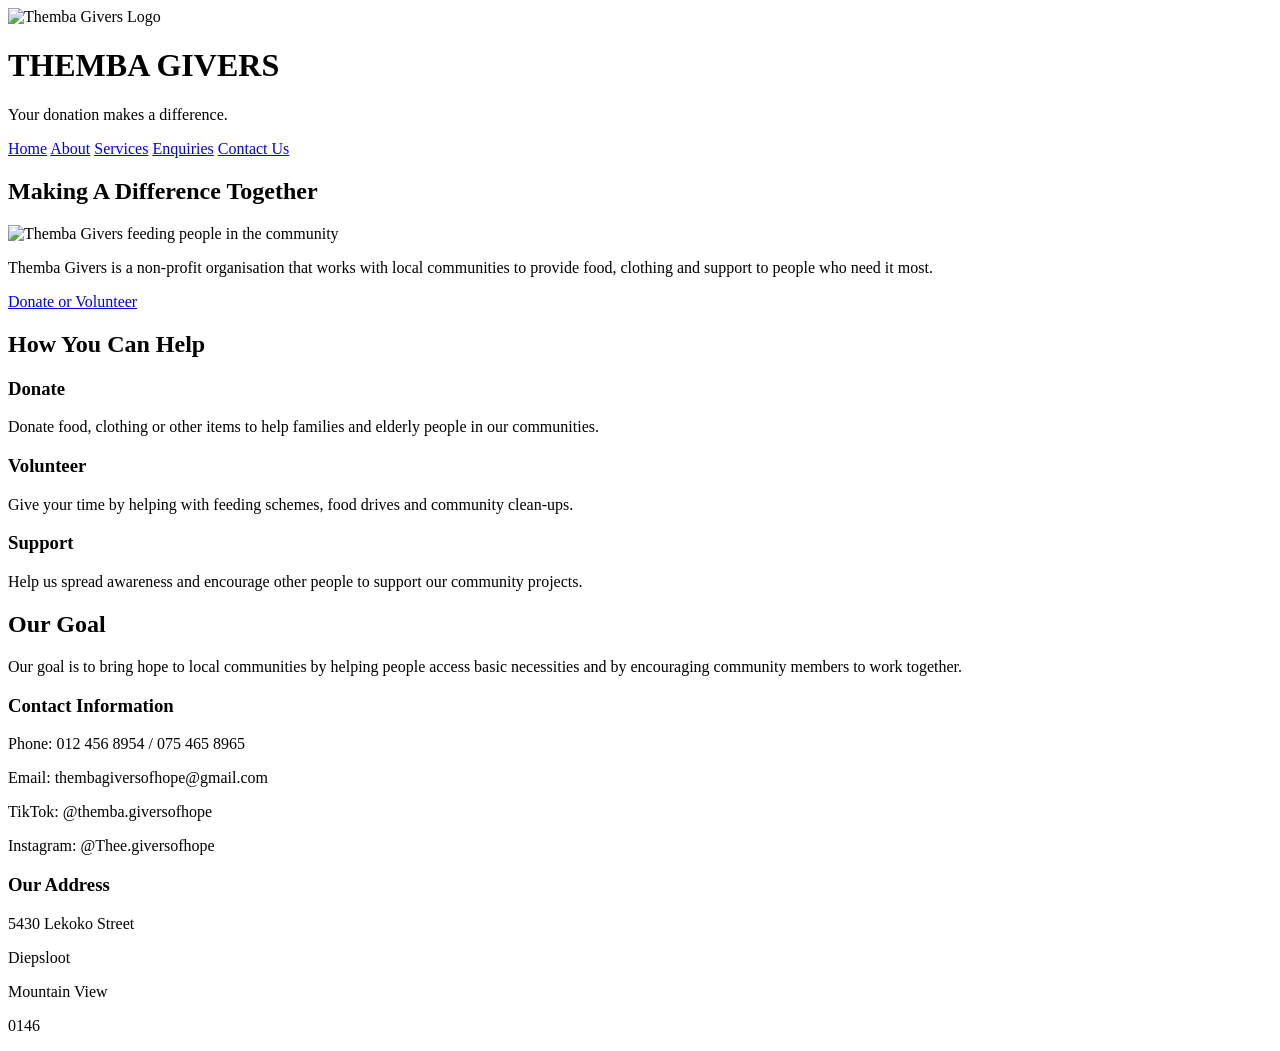
==== Index.html @ 16b08533 "Add files via upload" ====
<!DOCTYPE html>
<html lang="en">

<head>
    <meta charset="UTF-8">
    <meta name="viewport" content="width=device-width, initial-scale=1.0">
    <title>Themba Givers - Home</title>
    <link rel="stylesheet" href="style.css">
</head>

<body>

<header>
    <div class="container">

        <img src="IMAGES/logo.png" alt="Themba Givers Logo" class="logo">

        <h1 class="site-title">THEMBA GIVERS</h1>

        <p class="tagline">Your donation makes a difference.</p>

    </div>
</header>

<nav>
    <a href="Index.html">Home</a>
    <a href="About.html">About</a>
    <a href="Services.html">Services</a>
    <a href="Enquiry.html">Enquiries</a>
    <a href="Contact.html">Contact Us</a>
</nav>

<main>

    <section class="hero">

        <h1>Making A Difference Together</h1>

        <img src="IMAGES/feeding.jpg"
             alt="Themba Givers feeding people in the community">

        <p class="intro">
            Themba Givers is a non-profit organisation that works with
            local communities to provide food, clothing and support
            to people who need it most.
        </p>

        <a href="Enquiry.html" class="button">Donate or Volunteer</a>

    </section>

    <section>

        <h2>How You Can Help</h2>

        <div class="card-container">

            <div class="card">
                <h3>Donate</h3>
                <p>
                    Donate food, clothing or other items to help families
                    and elderly people in our communities.
                </p>
            </div>

            <div class="card">
                <h3>Volunteer</h3>
                <p>
                    Give your time by helping with feeding schemes,
                    food drives and community clean-ups.
                </p>
            </div>

            <div class="card">
                <h3>Support</h3>
                <p>
                    Help us spread awareness and encourage other people
                    to support our community projects.
                </p>
            </div>

        </div>

    </section>

    <section>

        <h2>Our Goal</h2>

        <p class="intro">
            Our goal is to bring hope to local communities by helping
            people access basic necessities and by encouraging community
            members to work together.
        </p>

    </section>

</main>

<footer>

    <div class="footer-container">

        <div>
            <h3>Contact Information</h3>
            <p>Phone: 012 456 8954 / 075 465 8965</p>
            <p>Email: thembagiversofhope@gmail.com</p>
            <p>TikTok: @themba.giversofhope</p>
            <p>Instagram: @Thee.giversofhope</p>
        </div>

        <div>
            <h3>Our Address</h3>
            <p>5430 Lekoko Street</p>
            <p>Diepsloot</p>
            <p>Mountain View</p>
            <p>0146</p>
        </div>

    </div>

</footer>

</body>
</html>
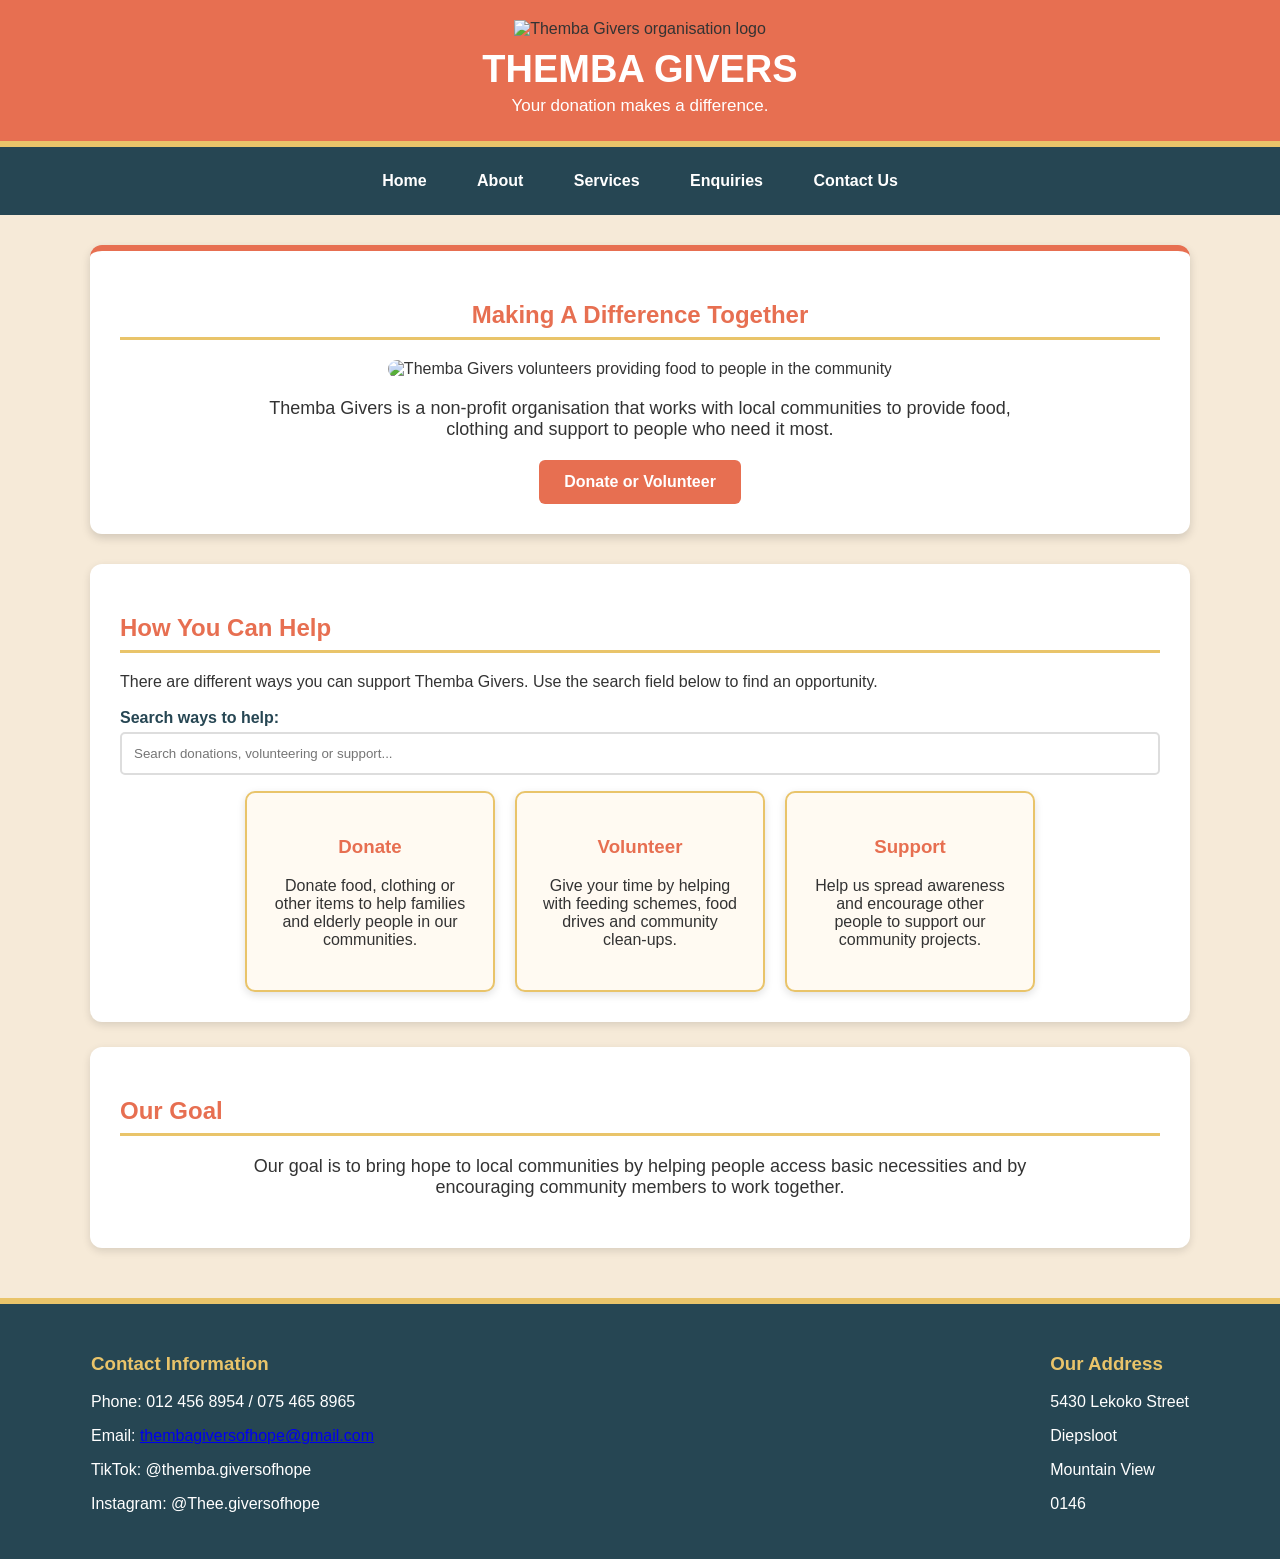
==== commit f0ef0520: "Add files via upload" ====
--- a/Index.html
+++ b/Index.html
@@ -4,122 +4,195 @@
 <head>
     <meta charset="UTF-8">
     <meta name="viewport" content="width=device-width, initial-scale=1.0">
-    <title>Themba Givers - Home</title>
-    <link rel="stylesheet" href="style.css">
+
+    <!-- SEO information -->
+    <title>Themba Givers | Making a Difference Together</title>
+
+    <meta name="description"
+          content="Themba Givers is a non-profit organisation supporting local communities through food donations, clothing donations, volunteering and community projects.">
+
+    <meta name="keywords"
+          content="Themba Givers, non-profit organisation, donations, volunteering, community support, food donations, clothing donations">
+
+    <meta name="author" content="Themba Givers">
+
+    <!-- Link to the external CSS stylesheet -->
+    <link rel="stylesheet" href="CSS/style.css">
+
+    <!-- JavaScript file for interactive website features -->
+    <script src="JS/script.js" defer></script>
 </head>
 
 <body>
 
-<header>
-    <div class="container">
+    <!-- Website header -->
+    <header>
+        <div class="container">
 
-        <img src="IMAGES/logo.png" alt="Themba Givers Logo" class="logo">
+            <img src="IMAGES/logo.png"
+                 alt="Themba Givers organisation logo"
+                 class="logo">
 
-        <h1 class="site-title">THEMBA GIVERS</h1>
+            <h1 class="site-title">THEMBA GIVERS</h1>
 
-        <p class="tagline">Your donation makes a difference.</p>
+            <p class="tagline">Your donation makes a difference.</p>
 
-    </div>
-</header>
+        </div>
+    </header>
 
-<nav>
-    <a href="Index.html">Home</a>
-    <a href="About.html">About</a>
-    <a href="Services.html">Services</a>
-    <a href="Enquiry.html">Enquiries</a>
-    <a href="Contact.html">Contact Us</a>
-</nav>
+    <!-- Main navigation menu -->
+    <nav aria-label="Main navigation">
 
-<main>
+        <a href="Index.html" aria-current="page">Home</a>
+        <a href="About.html">About</a>
+        <a href="Services.html">Services</a>
+        <a href="Enquiry.html">Enquiries</a>
+        <a href="Contact.html">Contact Us</a>
 
-    <section class="hero">
+    </nav>
 
-        <h1>Making A Difference Together</h1>
+    <!-- Main website content -->
+    <main>
 
-        <img src="IMAGES/feeding.jpg"
-             alt="Themba Givers feeding people in the community">
+        <!-- Welcome section -->
+        <section class="hero">
 
-        <p class="intro">
-            Themba Givers is a non-profit organisation that works with
-            local communities to provide food, clothing and support
-            to people who need it most.
-        </p>
+            <h2>Making A Difference Together</h2>
 
-        <a href="Enquiry.html" class="button">Donate or Volunteer</a>
+            <img src="IMAGES/feeding.jpg"
+                 alt="Themba Givers volunteers providing food to people in the community">
 
-    </section>
+            <p class="intro">
+                Themba Givers is a non-profit organisation that works with
+                local communities to provide food, clothing and support
+                to people who need it most.
+            </p>
 
-    <section>
+            <a href="Enquiry.html" class="button">
+                Donate or Volunteer
+            </a>
 
-        <h2>How You Can Help</h2>
+        </section>
 
-        <div class="card-container">
+        <!-- Ways visitors can support the organisation -->
+        <section>
 
-            <div class="card">
-                <h3>Donate</h3>
-                <p>
-                    Donate food, clothing or other items to help families
-                    and elderly people in our communities.
-                </p>
+            <h2>How You Can Help</h2>
+
+            <p>
+                There are different ways you can support Themba Givers.
+                Use the search field below to find an opportunity.
+            </p>
+
+            <!-- Search feature -->
+            <div class="search-container">
+
+                <label for="helpSearch">
+                    Search ways to help:
+                </label>
+
+                <input type="search"
+                       id="helpSearch"
+                       placeholder="Search donations, volunteering or support..."
+                       aria-label="Search ways to help Themba Givers">
+
+                <p id="searchMessage" aria-live="polite"></p>
+
             </div>
 
-            <div class="card">
-                <h3>Volunteer</h3>
-                <p>
-                    Give your time by helping with feeding schemes,
-                    food drives and community clean-ups.
-                </p>
+            <!-- Help option cards -->
+            <div class="card-container" id="helpCards">
+
+                <div class="card" data-search="donate food clothing items families elderly">
+
+                    <h3>Donate</h3>
+
+                    <p>
+                        Donate food, clothing or other items to help families
+                        and elderly people in our communities.
+                    </p>
+
+                </div>
+
+                <div class="card" data-search="volunteer feeding schemes food drives community clean ups">
+
+                    <h3>Volunteer</h3>
+
+                    <p>
+                        Give your time by helping with feeding schemes,
+                        food drives and community clean-ups.
+                    </p>
+
+                </div>
+
+                <div class="card" data-search="support awareness community projects">
+
+                    <h3>Support</h3>
+
+                    <p>
+                        Help us spread awareness and encourage other people
+                        to support our community projects.
+                    </p>
+
+                </div>
+
             </div>
 
-            <div class="card">
-                <h3>Support</h3>
+        </section>
+
+        <!-- Organisation goal -->
+        <section>
+
+            <h2>Our Goal</h2>
+
+            <p class="intro">
+                Our goal is to bring hope to local communities by helping
+                people access basic necessities and by encouraging community
+                members to work together.
+            </p>
+
+        </section>
+
+    </main>
+
+    <!-- Website footer -->
+    <footer>
+
+        <div class="footer-container">
+
+            <div>
+
+                <h3>Contact Information</h3>
+
+                <p>Phone: 012 456 8954 / 075 465 8965</p>
+
                 <p>
-                    Help us spread awareness and encourage other people
-                    to support our community projects.
+                    Email:
+                    <a href="mailto:thembagiversofhope@gmail.com">
+                        thembagiversofhope@gmail.com
+                    </a>
                 </p>
+
+                <p>TikTok: @themba.giversofhope</p>
+
+                <p>Instagram: @Thee.giversofhope</p>
+
+            </div>
+
+            <div>
+
+                <h3>Our Address</h3>
+
+                <p>5430 Lekoko Street</p>
+                <p>Diepsloot</p>
+                <p>Mountain View</p>
+                <p>0146</p>
+
             </div>
 
         </div>
 
-    </section>
-
-    <section>
-
-        <h2>Our Goal</h2>
-
-        <p class="intro">
-            Our goal is to bring hope to local communities by helping
-            people access basic necessities and by encouraging community
-            members to work together.
-        </p>
-
-    </section>
-
-</main>
-
-<footer>
-
-    <div class="footer-container">
-
-        <div>
-            <h3>Contact Information</h3>
-            <p>Phone: 012 456 8954 / 075 465 8965</p>
-            <p>Email: thembagiversofhope@gmail.com</p>
-            <p>TikTok: @themba.giversofhope</p>
-            <p>Instagram: @Thee.giversofhope</p>
-        </div>
-
-        <div>
-            <h3>Our Address</h3>
-            <p>5430 Lekoko Street</p>
-            <p>Diepsloot</p>
-            <p>Mountain View</p>
-            <p>0146</p>
-        </div>
-
-    </div>
-
-</footer>
+    </footer>
 
 </body>
-</html>+</html>
--- a/CSS/style.css
+++ b/CSS/style.css
@@ -0,0 +1,392 @@
+/* =========================
+   GENERAL WEBSITE
+   ========================= */
+
+* {
+    box-sizing: border-box;
+}
+
+body {
+    margin: 0;
+    font-family: Arial, sans-serif;
+    background-color: #f6ead8;
+    color: #333333;
+}
+
+
+/* =========================
+   HEADER
+   ========================= */
+
+header {
+    background-color: #e76f51;
+    padding: 20px;
+    text-align: center;
+    border-bottom: 6px solid #e9c46a;
+}
+
+.logo {
+    width: 65px;
+    height: 65px;
+    object-fit: contain;
+    margin-bottom: 5px;
+}
+
+.site-title {
+    margin: 5px;
+    color: white;
+    font-size: 38px;
+}
+
+.tagline {
+    margin: 5px;
+    color: white;
+    font-size: 17px;
+}
+
+
+/* =========================
+   NAVIGATION
+   ========================= */
+
+nav {
+    background-color: #264653;
+    padding: 10px;
+    text-align: center;
+}
+
+nav a {
+    display: inline-block;
+    color: white;
+    text-decoration: none;
+    font-weight: bold;
+    padding: 12px 20px;
+    margin: 3px;
+    border-radius: 5px;
+}
+
+nav a:hover {
+    background-color: #e9c46a;
+    color: #264653;
+}
+
+
+/* =========================
+   MAIN AREA
+   ========================= */
+
+main {
+    width: 90%;
+    max-width: 1100px;
+    margin: 30px auto;
+}
+
+h1 {
+    color: #264653;
+    text-align: center;
+}
+
+h2 {
+    color: #e76f51;
+    border-bottom: 3px solid #e9c46a;
+    padding-bottom: 8px;
+}
+
+h3 {
+    color: #264653;
+}
+
+
+/* =========================
+   HERO
+   ========================= */
+
+.hero {
+    background-color: white;
+    padding: 30px;
+    margin-bottom: 30px;
+    text-align: center;
+    border-radius: 12px;
+    border-top: 6px solid #e76f51;
+    box-shadow: 0 4px 10px rgba(0,0,0,0.15);
+}
+
+.hero img {
+    width: 100%;
+    max-width: 800px;
+    height: auto;
+    border-radius: 10px;
+}
+
+.intro {
+    max-width: 800px;
+    margin: 20px auto;
+    text-align: center;
+    font-size: 18px;
+}
+
+
+/* =========================
+   CONTENT SECTIONS
+   ========================= */
+
+section {
+    background-color: white;
+    padding: 30px;
+    margin: 25px 0;
+    border-radius: 12px;
+    box-shadow: 0 3px 8px rgba(0,0,0,0.12);
+}
+
+
+/* =========================
+   CARDS
+   ========================= */
+
+.card-container {
+    display: flex;
+    justify-content: center;
+    gap: 20px;
+    flex-wrap: wrap;
+}
+
+.card {
+    background-color: #fffaf2;
+    width: 250px;
+    padding: 25px;
+    border-radius: 10px;
+    text-align: center;
+    border: 2px solid #e9c46a;
+    box-shadow: 0 3px 8px rgba(0,0,0,0.12);
+}
+
+.card h3 {
+    color: #e76f51;
+}
+
+.card:hover {
+    transform: translateY(-4px);
+}
+
+
+/* =========================
+   IMAGES
+   ========================= */
+
+.image-row {
+    display: flex;
+    justify-content: center;
+    gap: 25px;
+    flex-wrap: wrap;
+}
+
+.content-image {
+    width: 100%;
+    max-width: 500px;
+    height: auto;
+    border-radius: 10px;
+    border: 4px solid #e9c46a;
+}
+
+
+/* =========================
+   LISTS
+   ========================= */
+
+ul {
+    background-color: white;
+    padding: 25px 45px;
+    border-radius: 10px;
+    border-left: 6px solid #e76f51;
+    box-shadow: 0 3px 8px rgba(0,0,0,0.1);
+}
+
+li {
+    margin-bottom: 10px;
+}
+
+
+/* =========================
+   BUTTONS
+   ========================= */
+
+.button {
+    display: inline-block;
+    background-color: #e76f51;
+    color: white;
+    text-decoration: none;
+    border: none;
+    padding: 13px 25px;
+    border-radius: 6px;
+    font-weight: bold;
+    cursor: pointer;
+}
+
+.button:hover {
+    background-color: #264653;
+}
+
+
+/* =========================
+   ENQUIRY FORM
+   ========================= */
+
+form {
+    background-color: white;
+    width: 100%;
+    max-width: 700px;
+    margin: 30px auto;
+    padding: 30px;
+    border-radius: 12px;
+    border-top: 7px solid #e76f51;
+    box-shadow: 0 4px 12px rgba(0,0,0,0.15);
+}
+
+form h2 {
+    text-align: center;
+    border-bottom: none;
+}
+
+label {
+    display: block;
+    margin-top: 18px;
+    margin-bottom: 5px;
+    font-weight: bold;
+    color: #264653;
+}
+
+input,
+select,
+textarea {
+    display: block;
+    width: 100%;
+    padding: 12px;
+    border: 2px solid #dddddd;
+    border-radius: 5px;
+    font-family: Arial, sans-serif;
+}
+
+input:focus,
+select:focus,
+textarea:focus {
+    border-color: #e76f51;
+    outline: none;
+}
+
+textarea {
+    height: 120px;
+}
+
+
+/* =========================
+   CONTACT BOX
+   ========================= */
+
+.contact-box {
+    background-color: #264653;
+    color: white;
+    padding: 30px;
+    max-width: 700px;
+    margin: 30px auto;
+    border-radius: 10px;
+    border-left: 7px solid #e9c46a;
+}
+
+.contact-box h2 {
+    color: #e9c46a;
+    border: none;
+}
+
+
+/* =========================
+   FOOTER
+   ========================= */
+
+footer {
+    background-color: #264653;
+    color: white;
+    margin-top: 50px;
+    padding: 30px;
+    border-top: 6px solid #e9c46a;
+}
+
+.footer-container {
+    width: 90%;
+    max-width: 1100px;
+    margin: auto;
+    display: flex;
+    justify-content: space-between;
+}
+
+footer h3 {
+    color: #e9c46a;
+}
+
+
+/* =========================
+   RESPONSIVE DESIGN
+   ========================= */
+
+@media screen and (max-width: 768px) {
+
+    .logo {
+        width: 55px;
+        height: 55px;
+    }
+
+    .site-title {
+        font-size: 30px;
+    }
+
+    nav a {
+        display: block;
+        width: 90%;
+        margin: 5px auto;
+    }
+
+    main {
+        width: 94%;
+    }
+
+    .card {
+        width: 100%;
+        max-width: 400px;
+    }
+
+    .footer-container {
+        display: block;
+        text-align: center;
+    }
+}
+
+
+/* =========================
+   MOBILE
+   ========================= */
+
+@media screen and (max-width: 480px) {
+
+    .site-title {
+        font-size: 25px;
+    }
+
+    .tagline {
+        font-size: 14px;
+    }
+
+    h1 {
+        font-size: 24px;
+    }
+
+    h2 {
+        font-size: 21px;
+    }
+
+    .hero {
+        padding: 15px;
+    }
+
+    form {
+        padding: 20px;
+    }
+}
